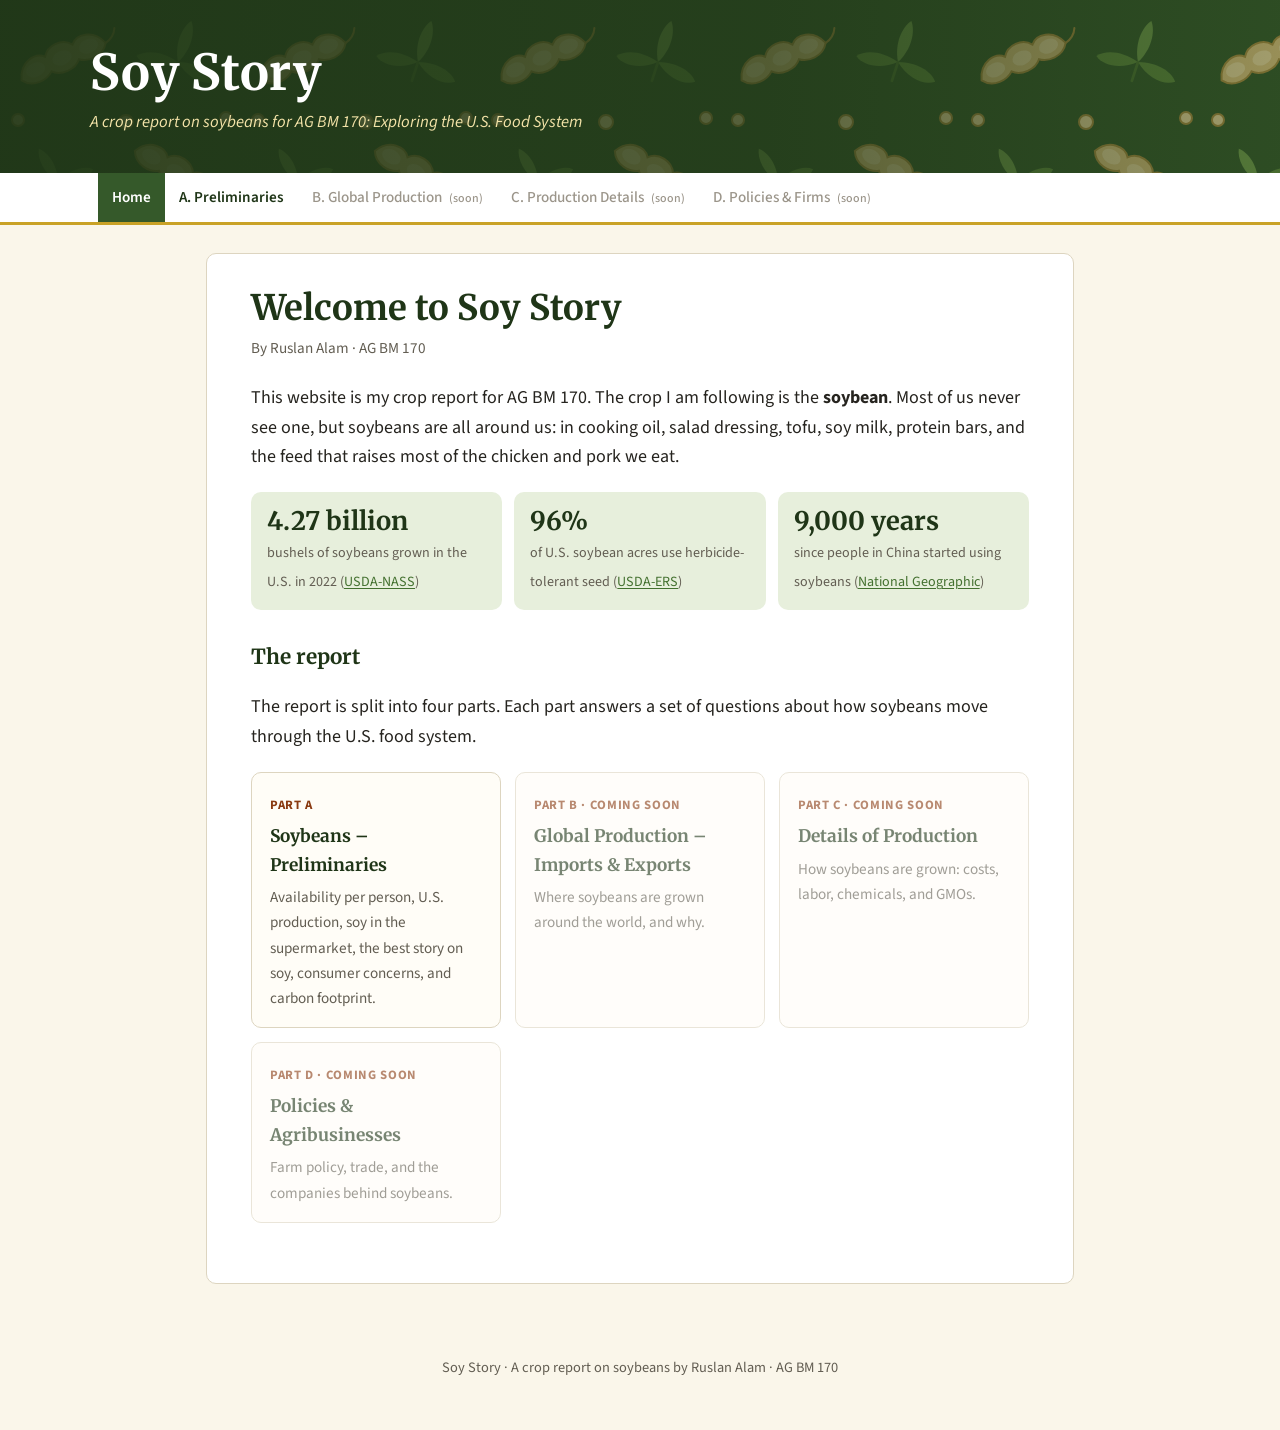
==== index.html @ 8404c738 "Add Soy Story crop report site with Part A page" ====
<!DOCTYPE html>
<html lang="en">
<head>
  <meta charset="utf-8">
  <meta name="viewport" content="width=device-width, initial-scale=1">
  <title>Soy Story | A Crop Report on Soybeans</title>
  <meta name="description" content="Soy Story: a crop report on soybeans for AG BM 170, Exploring the U.S. Food System.">
  <link rel="preconnect" href="https://fonts.googleapis.com">
  <link rel="preconnect" href="https://fonts.gstatic.com" crossorigin>
  <link href="https://fonts.googleapis.com/css2?family=Merriweather:wght@400;700&family=Source+Sans+3:ital,wght@0,400;0,600;0,700;1,400&display=swap" rel="stylesheet">
  <link rel="icon" href="assets/img/favicon.svg" type="image/svg+xml">
  <link rel="stylesheet" href="assets/css/style.css">
</head>
<body>

<header class="site-header">
  <div class="inner">
    <div class="site-title">
      <h1><a href="index.html">Soy Story</a></h1>
      <p>A crop report on soybeans for AG BM 170: Exploring the U.S. Food System</p>
    </div>
  </div>
</header>

<nav class="site-nav" aria-label="Main">
  <ul>
    <li><a href="index.html" aria-current="page">Home</a></li>
    <li><a href="part-a.html">A. Preliminaries</a></li>
    <li><span class="soon">B. Global Production <small>(soon)</small></span></li>
    <li><span class="soon">C. Production Details <small>(soon)</small></span></li>
    <li><span class="soon">D. Policies &amp; Firms <small>(soon)</small></span></li>
  </ul>
</nav>

<div class="layout single">
<main>
  <h1>Welcome to Soy Story</h1>
  <p class="byline">By Ruslan Alam · AG BM 170</p>

  <p>This website is my crop report for AG BM 170. The crop I am following is the <strong>soybean</strong>. Most of us never see one, but soybeans are all around us: in cooking oil, salad dressing, tofu, soy milk, protein bars, and the feed that raises most of the chicken and pork we eat.</p>

  <div class="stats">
    <div class="stat"><span class="big">4.27 billion</span><span class="small">bushels of soybeans grown in the U.S. in 2022 (<a href="https://www.nass.usda.gov/Charts_and_Maps/Field_Crops/soyprod.php">USDA-NASS</a>)</span></div>
    <div class="stat"><span class="big">96%</span><span class="small">of U.S. soybean acres use herbicide-tolerant seed (<a href="https://www.ers.usda.gov/data-products/adoption-of-genetically-engineered-crops-in-the-united-states/recent-trends-in-ge-adoption">USDA-ERS</a>)</span></div>
    <div class="stat"><span class="big">9,000 years</span><span class="small">since people in China started using soybeans (<a href="https://www.nationalgeographic.com/environment/article/soybeans-took-over-world-food-agriculture">National Geographic</a>)</span></div>
  </div>

  <h2 style="font-family: var(--serif); color: var(--green-900); font-size: 1.3rem; margin-top: 30px;">The report</h2>
  <p>The report is split into four parts. Each part answers a set of questions about how soybeans move through the U.S. food system.</p>

  <div class="part-cards">
    <a class="part-card" href="part-a.html">
      <span class="tag">Part A</span>
      <h3>Soybeans – Preliminaries</h3>
      <p>Availability per person, U.S. production, soy in the supermarket, the best story on soy, consumer concerns, and carbon footprint.</p>
    </a>
    <div class="part-card soon">
      <span class="tag">Part B · coming soon</span>
      <h3>Global Production – Imports &amp; Exports</h3>
      <p>Where soybeans are grown around the world, and why.</p>
    </div>
    <div class="part-card soon">
      <span class="tag">Part C · coming soon</span>
      <h3>Details of Production</h3>
      <p>How soybeans are grown: costs, labor, chemicals, and GMOs.</p>
    </div>
    <div class="part-card soon">
      <span class="tag">Part D · coming soon</span>
      <h3>Policies &amp; Agribusinesses</h3>
      <p>Farm policy, trade, and the companies behind soybeans.</p>
    </div>
  </div>
</main>
</div>

<footer class="site-footer">
  <p>Soy Story · A crop report on soybeans by Ruslan Alam · AG BM 170</p>
</footer>

</body>
</html>
---- assets/css/style.css ----
:root {
  --green-900: #1f3517;
  --green-700: #35592a;
  --green-600: #43702f;
  --green-100: #e7efdc;
  --gold-500: #c9a227;
  --gold-200: #f3e3a8;
  --tan-100: #faf6ea;
  --rust-700: #8a3b12;
  --ink: #26241f;
  --muted: #625d52;
  --line: #ddd5c0;
  --card: #ffffff;
  --radius: 10px;
  --serif: "Merriweather", Georgia, "Times New Roman", serif;
  --sans: "Source Sans 3", "Segoe UI", system-ui, -apple-system, Arial, sans-serif;
}

* { box-sizing: border-box; }

html { scroll-behavior: smooth; }

body {
  margin: 0;
  background: var(--tan-100);
  color: var(--ink);
  font-family: var(--sans);
  font-size: 18px;
  line-height: 1.65;
}

img, svg { max-width: 100%; height: auto; }

a { color: var(--green-600); text-underline-offset: 2px; }
a:hover { color: var(--rust-700); }

/* ---------- Header ---------- */
.site-header {
  background: var(--green-700) url("../img/soy-pattern.svg") repeat;
  background-size: 240px;
  color: #fff;
}
.site-header .inner {
  background: linear-gradient(90deg, rgba(31, 53, 23, 0.92) 0%, rgba(31, 53, 23, 0.72) 60%, rgba(31, 53, 23, 0.35) 100%);
  padding: 44px 16px 36px;
}
.site-title {
  max-width: 1100px;
  margin: 0 auto;
}
.site-title a { color: #fff; text-decoration: none; }
.site-title h1 {
  font-family: var(--serif);
  font-size: clamp(2rem, 5vw, 3.1rem);
  line-height: 1.15;
  margin: 0 0 8px;
  letter-spacing: 0.01em;
}
.site-title p {
  margin: 0;
  font-style: italic;
  color: var(--gold-200);
  font-size: 1.05rem;
}

/* ---------- Navigation ---------- */
.site-nav {
  background: #fff;
  border-bottom: 3px solid var(--gold-500);
  position: sticky;
  top: 0;
  z-index: 20;
}
.site-nav ul {
  max-width: 1100px;
  margin: 0 auto;
  padding: 0 8px;
  list-style: none;
  display: flex;
  flex-wrap: wrap;
}
.site-nav a,
.site-nav span {
  display: block;
  padding: 12px 14px;
  font-size: 0.95rem;
  font-weight: 600;
  text-decoration: none;
  color: var(--green-900);
}
.site-nav a:hover { background: var(--green-100); color: var(--green-900); }
.site-nav a[aria-current="page"] {
  background: var(--green-700);
  color: #fff;
}
.site-nav span.soon { color: #9b958a; font-weight: 500; cursor: default; }
.site-nav span.soon small { font-size: 0.75rem; margin-left: 4px; }

/* ---------- Layout ---------- */
.layout {
  max-width: 1100px;
  margin: 0 auto;
  padding: 28px 16px 48px;
  display: grid;
  grid-template-columns: minmax(0, 1fr) 250px;
  gap: 32px;
  align-items: start;
}
.layout.single { grid-template-columns: minmax(0, 1fr); max-width: 900px; }

main {
  background: var(--card);
  border: 1px solid var(--line);
  border-radius: var(--radius);
  padding: 32px clamp(18px, 4vw, 44px) 40px;
  min-width: 0;
}

.toc {
  position: sticky;
  top: 70px;
  background: var(--card);
  border: 1px solid var(--line);
  border-radius: var(--radius);
  padding: 18px 20px;
  font-size: 0.95rem;
}
.toc h2 {
  font-family: var(--serif);
  font-size: 1.05rem;
  margin: 0 0 10px;
  color: var(--green-900);
}
.toc ol { margin: 0; padding-left: 20px; }
.toc li { margin: 6px 0; }
.toc a { text-decoration: none; }
.toc a:hover { text-decoration: underline; }

@media (max-width: 900px) {
  .layout { grid-template-columns: minmax(0, 1fr); }
  .toc { position: static; order: -1; }
}

/* ---------- Typography ---------- */
main h1 {
  font-family: var(--serif);
  font-size: clamp(1.7rem, 3.6vw, 2.2rem);
  line-height: 1.25;
  margin: 0 0 6px;
  color: var(--green-900);
}
.byline { color: var(--muted); margin: 0 0 22px; font-size: 0.95rem; }

.crop-choice {
  font-family: var(--serif);
  font-size: 1.2rem;
  margin: 0 0 18px;
}
.crop-choice strong { color: var(--rust-700); }

section.question {
  border-top: 1px solid var(--line);
  padding-top: 26px;
  margin-top: 34px;
  scroll-margin-top: 70px;
}
section.question > h2 {
  font-family: var(--serif);
  font-size: 1.35rem;
  line-height: 1.35;
  color: var(--rust-700);
  margin: 0 0 6px;
}
.prompt {
  color: var(--muted);
  font-size: 0.95rem;
  font-style: italic;
  margin: 0 0 16px;
}
main h3 {
  font-family: var(--serif);
  font-size: 1.08rem;
  color: var(--green-900);
  margin: 26px 0 8px;
}

.hl {
  background: linear-gradient(transparent 55%, var(--gold-200) 55%);
  font-weight: 700;
  padding: 0 2px;
}

.cite { font-size: 0.95em; }

/* ---------- Figures & charts ---------- */
figure {
  margin: 22px 0;
  padding: 16px;
  border: 1px solid var(--line);
  border-radius: var(--radius);
  background: #fffdf7;
}
figure .chart-box { position: relative; height: 360px; }
figure.tall .chart-box { height: 470px; }
figcaption {
  margin-top: 10px;
  font-size: 0.9rem;
  color: var(--muted);
}
figcaption strong { color: var(--ink); }

.chart-title {
  font-family: var(--serif);
  font-weight: 700;
  text-align: center;
  margin: 0 0 8px;
  font-size: 1.02rem;
}

details.data-table { margin-top: 10px; font-size: 0.9rem; }
details.data-table summary { cursor: pointer; color: var(--green-600); font-weight: 600; }
.table-scroll { overflow-x: auto; }

table {
  width: 100%;
  border-collapse: collapse;
  font-size: 0.95rem;
  margin: 12px 0;
}
th, td {
  text-align: left;
  vertical-align: top;
  padding: 10px 12px;
  border-bottom: 1px solid var(--line);
}
th {
  background: var(--green-100);
  color: var(--green-900);
  font-weight: 700;
}
td.num, th.num { text-align: right; font-variant-numeric: tabular-nums; }

/* concerns table: stacks on phones */
.concerns td:first-child { font-weight: 700; color: var(--green-900); width: 22%; }
@media (max-width: 640px) {
  .concerns thead { display: none; }
  .concerns tr { display: block; border-bottom: 2px solid var(--line); padding: 8px 0; }
  .concerns td { display: block; border: 0; padding: 4px 0; width: auto !important; }
}

/* ---------- Callouts ---------- */
.callout {
  border-left: 5px solid var(--gold-500);
  background: #fff8e1;
  padding: 14px 18px;
  border-radius: 0 var(--radius) var(--radius) 0;
  margin: 20px 0;
}
.callout.green { border-left-color: var(--green-600); background: var(--green-100); }
.callout p { margin: 0.4em 0; }
.callout .label {
  display: block;
  font-weight: 700;
  font-size: 0.85rem;
  letter-spacing: 0.06em;
  text-transform: uppercase;
  color: var(--green-900);
  margin-bottom: 2px;
}

.stats {
  display: grid;
  grid-template-columns: repeat(auto-fit, minmax(170px, 1fr));
  gap: 12px;
  margin: 20px 0;
}
.stat {
  background: var(--green-100);
  border-radius: var(--radius);
  padding: 14px 16px;
}
.stat .big {
  display: block;
  font-family: var(--serif);
  font-size: 1.6rem;
  font-weight: 700;
  color: var(--green-900);
  line-height: 1.2;
}
.stat .small { font-size: 0.88rem; color: var(--muted); }

/* ---------- Photo grid (supermarket) ---------- */
.photo-grid {
  display: grid;
  grid-template-columns: repeat(auto-fit, minmax(220px, 1fr));
  gap: 14px;
  margin: 18px 0 6px;
}
.photo-grid figure { margin: 0; padding: 10px; }
.photo-grid img { border-radius: 6px; display: block; width: 100%; }
.photo-slot {
  aspect-ratio: 4 / 3;
  border: 2px dashed #b9ad8c;
  border-radius: 6px;
  display: flex;
  align-items: center;
  justify-content: center;
  text-align: center;
  padding: 12px;
  color: #8a826d;
  font-size: 0.9rem;
  background: repeating-linear-gradient(45deg, #fbf8ef, #fbf8ef 10px, #f5f0e1 10px, #f5f0e1 20px);
}

.todo {
  background: #fdecea;
  border: 1px dashed #c0392b;
  color: #7b241c;
  padding: 2px 6px;
  border-radius: 4px;
  font-size: 0.92em;
}

/* ---------- Source cards (story) ---------- */
.source-list { list-style: none; padding: 0; margin: 14px 0; }
.source-list li {
  border: 1px solid var(--line);
  border-radius: var(--radius);
  padding: 12px 16px;
  margin-bottom: 10px;
  background: #fffdf7;
}
.source-list .outlet {
  display: inline-block;
  font-size: 0.78rem;
  font-weight: 700;
  letter-spacing: 0.05em;
  text-transform: uppercase;
  color: #fff;
  background: var(--green-600);
  border-radius: 4px;
  padding: 1px 7px;
  margin-right: 6px;
}
.source-list a { overflow-wrap: anywhere; }
.source-list .best { border: 2px solid var(--gold-500); background: #fff8e1; }
.source-list .best .outlet { background: var(--rust-700); }

/* ---------- Home page ---------- */
.part-cards {
  display: grid;
  grid-template-columns: repeat(auto-fit, minmax(230px, 1fr));
  gap: 14px;
  margin: 20px 0;
}
.part-card {
  display: block;
  border: 1px solid var(--line);
  border-radius: var(--radius);
  padding: 16px 18px;
  text-decoration: none;
  color: var(--ink);
  background: #fffdf7;
}
a.part-card:hover { border-color: var(--green-600); box-shadow: 0 2px 10px rgba(31, 53, 23, 0.12); color: var(--ink); }
.part-card .tag { font-size: 0.8rem; font-weight: 700; color: var(--rust-700); letter-spacing: 0.05em; text-transform: uppercase; }
.part-card h3 { margin: 4px 0 6px; }
.part-card p { margin: 0; font-size: 0.95rem; color: var(--muted); }
.part-card.soon { opacity: 0.6; }

/* ---------- Diagram ---------- */
.diagram text { font-family: var(--sans); }

/* ---------- Footer ---------- */
.site-footer {
  text-align: center;
  color: var(--muted);
  font-size: 0.9rem;
  padding: 10px 16px 36px;
}

@media (max-width: 700px) {
  .site-nav { position: static; }
  .site-nav ul { flex-wrap: nowrap; overflow-x: auto; -webkit-overflow-scrolling: touch; }
  .site-nav a, .site-nav span { white-space: nowrap; padding: 12px 11px; }
  .site-nav span.soon small { display: none; }
  .toc { top: auto; }
}
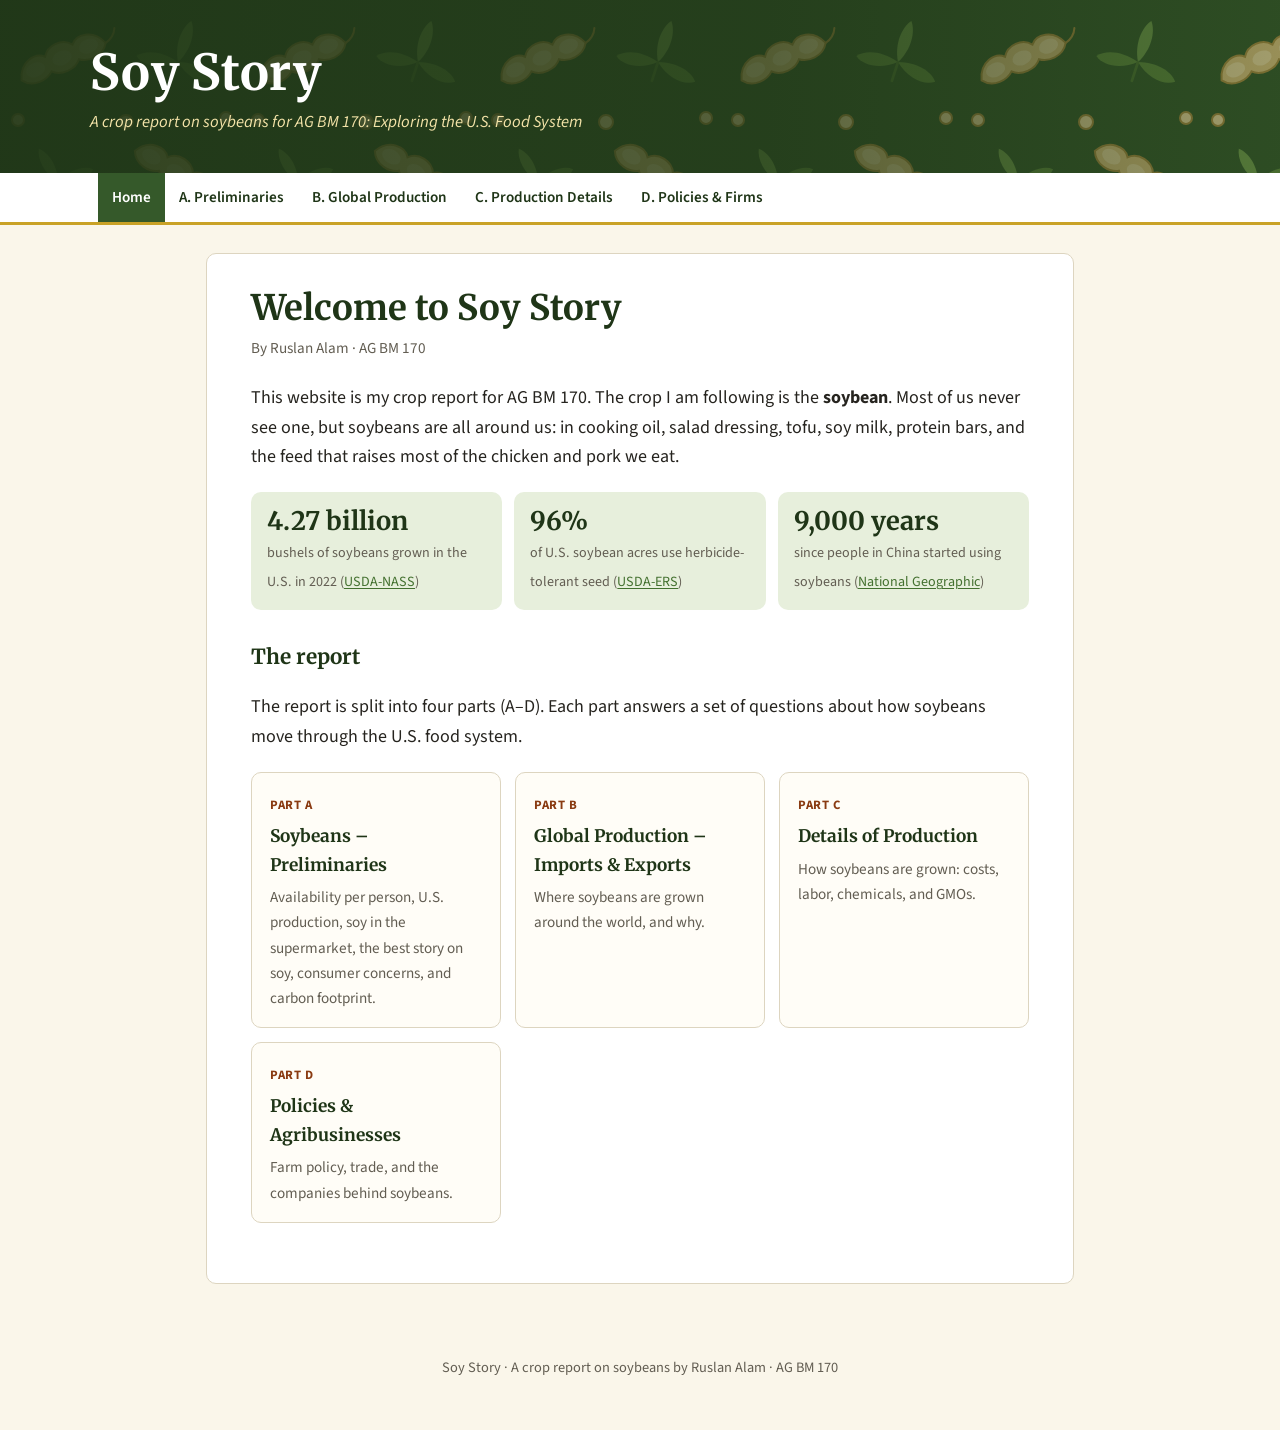
==== commit ad7b219b: "Add Parts B, C, D; add per-person availability chart and official USDA data to Part A" ====
--- a/index.html
+++ b/index.html
@@ -26,9 +26,9 @@
   <ul>
     <li><a href="index.html" aria-current="page">Home</a></li>
     <li><a href="part-a.html">A. Preliminaries</a></li>
-    <li><span class="soon">B. Global Production <small>(soon)</small></span></li>
-    <li><span class="soon">C. Production Details <small>(soon)</small></span></li>
-    <li><span class="soon">D. Policies &amp; Firms <small>(soon)</small></span></li>
+    <li><a href="part-b.html">B. Global Production</a></li>
+    <li><a href="part-c.html">C. Production Details</a></li>
+    <li><a href="part-d.html">D. Policies &amp; Firms</a></li>
   </ul>
 </nav>
 
@@ -46,7 +46,7 @@
   </div>
 
   <h2 style="font-family: var(--serif); color: var(--green-900); font-size: 1.3rem; margin-top: 30px;">The report</h2>
-  <p>The report is split into four parts. Each part answers a set of questions about how soybeans move through the U.S. food system.</p>
+  <p>The report is split into four parts (A–D). Each part answers a set of questions about how soybeans move through the U.S. food system.</p>
 
   <div class="part-cards">
     <a class="part-card" href="part-a.html">
@@ -54,21 +54,21 @@
       <h3>Soybeans – Preliminaries</h3>
       <p>Availability per person, U.S. production, soy in the supermarket, the best story on soy, consumer concerns, and carbon footprint.</p>
     </a>
-    <div class="part-card soon">
-      <span class="tag">Part B · coming soon</span>
+    <a class="part-card" href="part-b.html">
+      <span class="tag">Part B</span>
       <h3>Global Production – Imports &amp; Exports</h3>
       <p>Where soybeans are grown around the world, and why.</p>
-    </div>
-    <div class="part-card soon">
-      <span class="tag">Part C · coming soon</span>
+    </a>
+    <a class="part-card" href="part-c.html">
+      <span class="tag">Part C</span>
       <h3>Details of Production</h3>
       <p>How soybeans are grown: costs, labor, chemicals, and GMOs.</p>
-    </div>
-    <div class="part-card soon">
-      <span class="tag">Part D · coming soon</span>
+    </a>
+    <a class="part-card" href="part-d.html">
+      <span class="tag">Part D</span>
       <h3>Policies &amp; Agribusinesses</h3>
       <p>Farm policy, trade, and the companies behind soybeans.</p>
-    </div>
+    </a>
   </div>
 </main>
 </div>
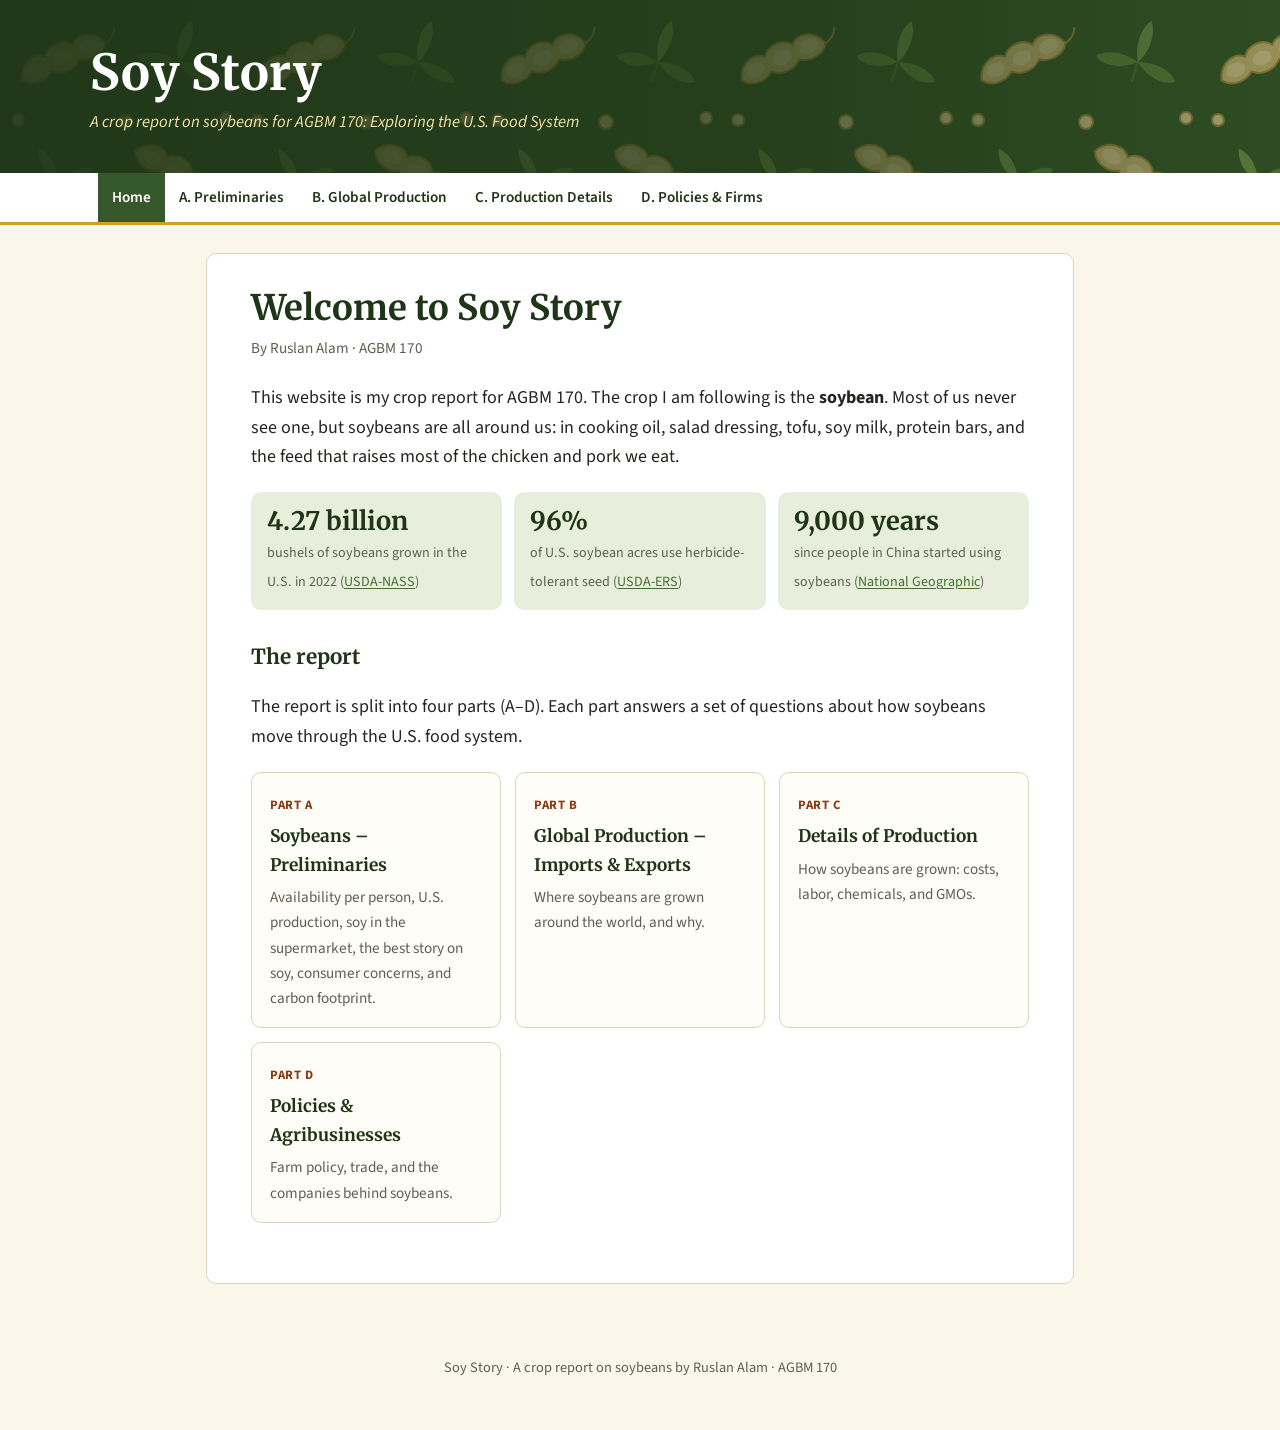
==== commit 69ee3f8b: "Add top-10 country and state charts, Walmart reflection, Silk back photo, web photos; rename course " ====
--- a/index.html
+++ b/index.html
@@ -4,7 +4,7 @@
   <meta charset="utf-8">
   <meta name="viewport" content="width=device-width, initial-scale=1">
   <title>Soy Story | A Crop Report on Soybeans</title>
-  <meta name="description" content="Soy Story: a crop report on soybeans for AG BM 170, Exploring the U.S. Food System.">
+  <meta name="description" content="Soy Story: a crop report on soybeans for AGBM 170, Exploring the U.S. Food System.">
   <link rel="preconnect" href="https://fonts.googleapis.com">
   <link rel="preconnect" href="https://fonts.gstatic.com" crossorigin>
   <link href="https://fonts.googleapis.com/css2?family=Merriweather:wght@400;700&family=Source+Sans+3:ital,wght@0,400;0,600;0,700;1,400&display=swap" rel="stylesheet">
@@ -17,7 +17,7 @@
   <div class="inner">
     <div class="site-title">
       <h1><a href="index.html">Soy Story</a></h1>
-      <p>A crop report on soybeans for AG BM 170: Exploring the U.S. Food System</p>
+      <p>A crop report on soybeans for AGBM 170: Exploring the U.S. Food System</p>
     </div>
   </div>
 </header>
@@ -35,9 +35,14 @@
 <div class="layout single">
 <main>
   <h1>Welcome to Soy Story</h1>
-  <p class="byline">By Ruslan Alam · AG BM 170</p>
+  <p class="byline">By Ruslan Alam · AGBM 170</p>
 
-  <p>This website is my crop report for AG BM 170. The crop I am following is the <strong>soybean</strong>. Most of us never see one, but soybeans are all around us: in cooking oil, salad dressing, tofu, soy milk, protein bars, and the feed that raises most of the chicken and pork we eat.</p>
+  <p>This website is my crop report for AGBM 170. The crop I am following is the <strong>soybean</strong>. Most of us never see one, but soybeans are all around us: in cooking oil, salad dressing, tofu, soy milk, protein bars, and the feed that raises most of the chicken and pork we eat.</p>
+
+    <figure class="web-photo" style="max-width:100%;">
+      <img src="https://commons.wikimedia.org/wiki/Special:FilePath/Soybean_Field_(9620647953).jpg?width=900" alt="A green soybean field in summer" loading="lazy" style="display:block; width:100%; border-radius:6px;" onerror="this.closest('figure').remove()">
+      <figcaption>A soybean field in summer. Image: <a href="https://commons.wikimedia.org/wiki/File:Soybean_Field_(9620647953).jpg">Wikimedia Commons</a>.</figcaption>
+    </figure>
 
   <div class="stats">
     <div class="stat"><span class="big">4.27 billion</span><span class="small">bushels of soybeans grown in the U.S. in 2022 (<a href="https://www.nass.usda.gov/Charts_and_Maps/Field_Crops/soyprod.php">USDA-NASS</a>)</span></div>
@@ -74,7 +79,7 @@
 </div>
 
 <footer class="site-footer">
-  <p>Soy Story · A crop report on soybeans by Ruslan Alam · AG BM 170</p>
+  <p>Soy Story · A crop report on soybeans by Ruslan Alam · AGBM 170</p>
 </footer>
 
 </body>
